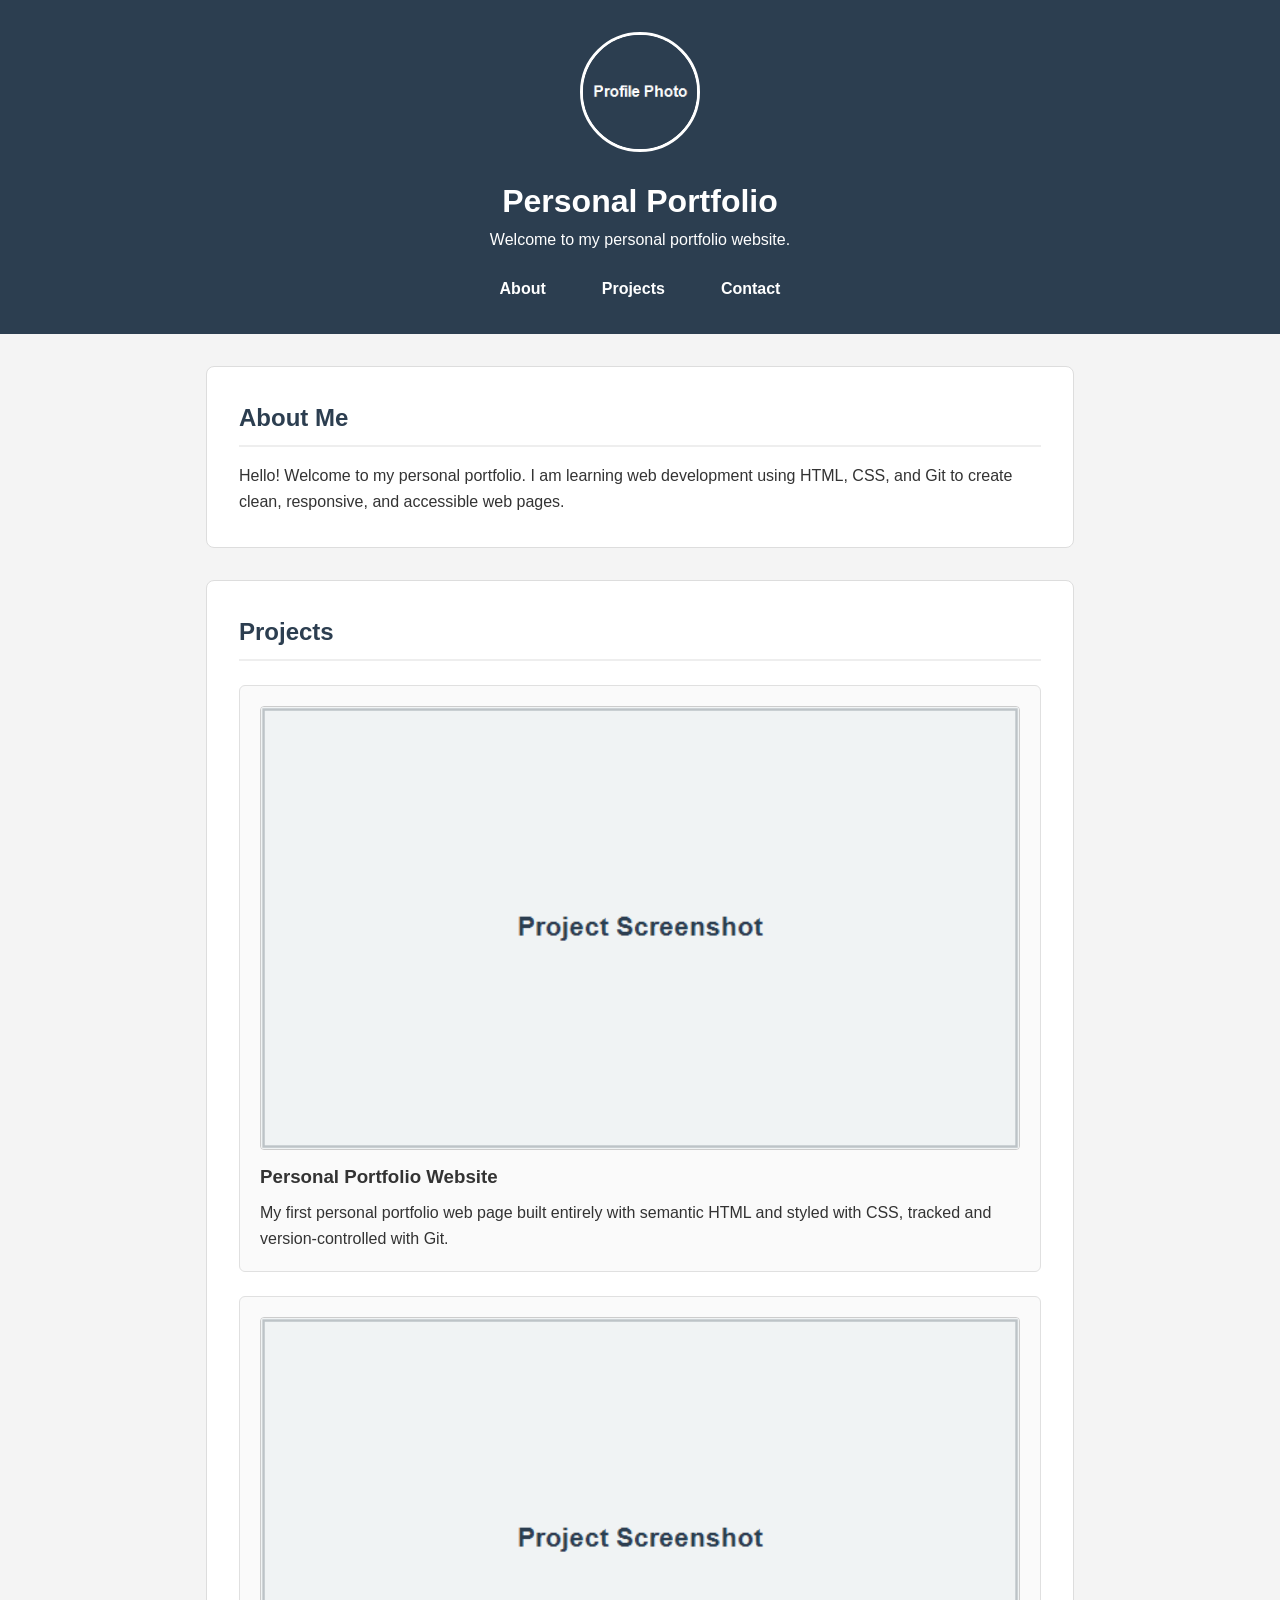
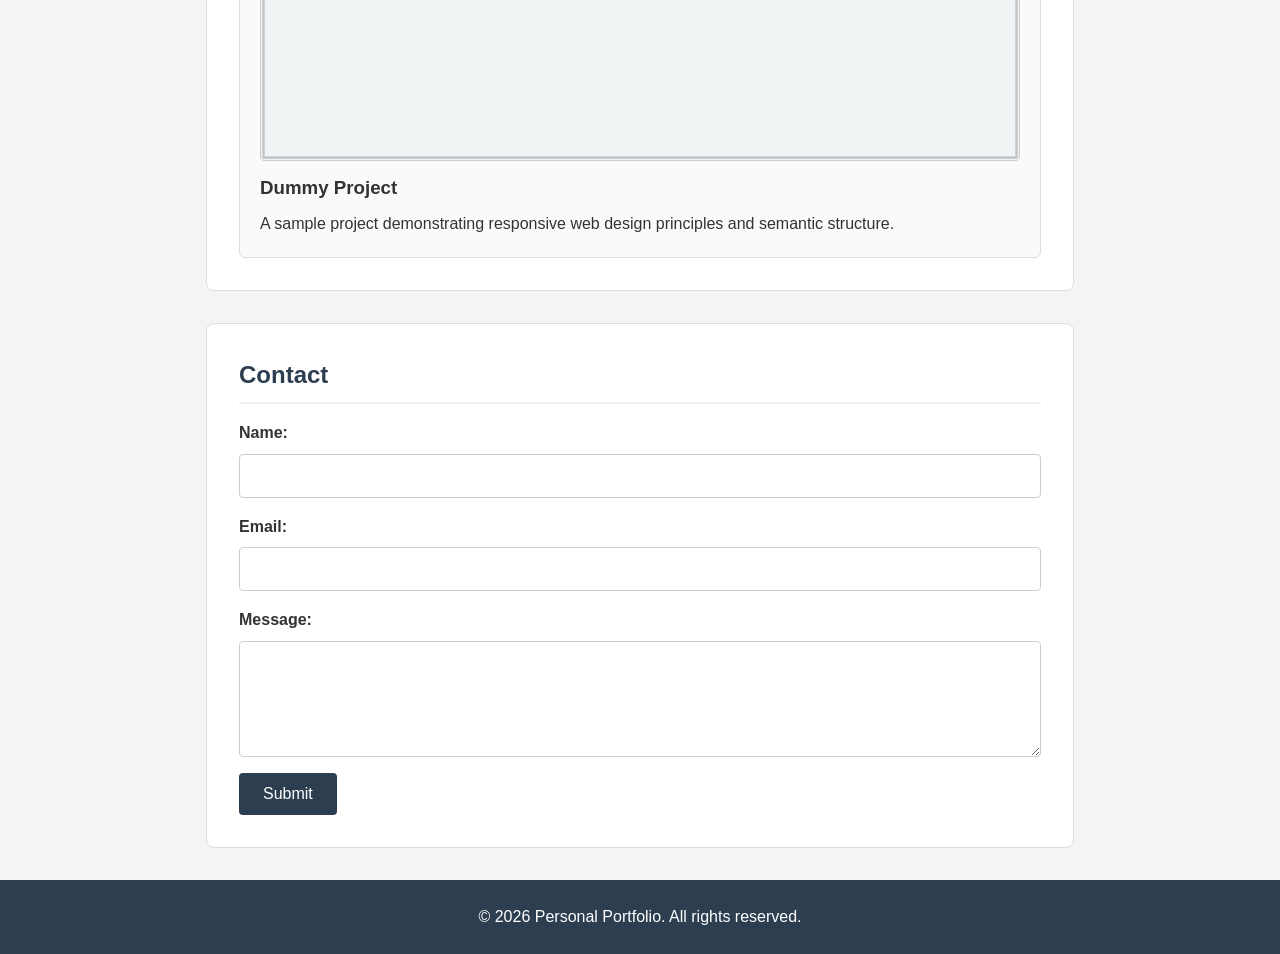
==== index.html @ b71efb63 "Initial portfolio setup" ====
<!DOCTYPE html>
<html lang="en">
<head>
    <meta charset="UTF-8">
    <meta name="viewport" content="width=device-width, initial-scale=1.0">
    <title>Personal Portfolio</title>
    <link rel="icon" href="favicon.ico">
    <link rel="stylesheet" href="css/style.css">
</head>
<body>
    <!-- Header Section -->
    <header>
        <div class="header-container">
            <img src="images/profile.png" alt="Profile Photo" class="profile-img">
            <h1>Personal Portfolio</h1>
            <p>Welcome to my personal portfolio website.</p>
        </div>
        <!-- Navigation Bar -->
        <nav>
            <ul>
                <li><a href="#about">About</a></li>
                <li><a href="#projects">Projects</a></li>
                <li><a href="#contact">Contact</a></li>
            </ul>
        </nav>
    </header>

    <!-- Main Content -->
    <main>
        <!-- About Section -->
        <section id="about">
            <h2>About Me</h2>
            <p>Hello! Welcome to my personal portfolio. I am learning web development using HTML, CSS, and Git to create clean, responsive, and accessible web pages.</p>
        </section>

        <!-- Projects Section -->
        <section id="projects">
            <h2>Projects</h2>
            <div class="project-card">
                <img src="images/screenshot.png" alt="Portfolio Website Screenshot" class="project-img">
                <h3>Personal Portfolio Website</h3>
                <p>My first personal portfolio web page built entirely with semantic HTML and styled with CSS, tracked and version-controlled with Git.</p>
            </div>
            <div class="project-card">
                <img src="images/screenshot.png" alt="Dummy Project Screenshot" class="project-img">
                <h3>Dummy Project</h3>
                <p>A sample project demonstrating responsive web design principles and semantic structure.</p>
            </div>
        </section>

        <!-- Contact Section -->
        <section id="contact">
            <h2>Contact</h2>
            <form action="#" method="post">
                <div class="form-group">
                    <label for="name">Name:</label>
                    <input type="text" id="name" name="name" required>
                </div>
                <div class="form-group">
                    <label for="email">Email:</label>
                    <input type="email" id="email" name="email" required>
                </div>
                <div class="form-group">
                    <label for="message">Message:</label>
                    <textarea id="message" name="message" rows="5" required></textarea>
                </div>
                <button type="submit">Submit</button>
            </form>
        </section>
    </main>

    <!-- Footer -->
    <footer>
        <p>&copy; 2026 Personal Portfolio. All rights reserved.</p>
    </footer>
</body>
</html>
---- css/style.css ----
/* CSS Reset */
* {
    margin: 0;
    padding: 0;
    box-sizing: border-box;
}

/* Base Styles */
body {
    font-family: Arial, sans-serif;
    line-height: 1.6;
    color: #333333;
    background-color: #f4f4f4;
}

/* Header */
header {
    background-color: #2c3e50;
    color: #ffffff;
    padding: 2rem 1rem;
    text-align: center;
}

.header-container {
    max-width: 800px;
    margin: 0 auto;
}

.profile-img {
    width: 120px;
    height: 120px;
    border-radius: 50%;
    border: 3px solid #ffffff;
    margin-bottom: 1rem;
    object-fit: cover;
    background-color: #7f8c8d;
}

/* Navigation Bar */
nav {
    margin-top: 1.5rem;
}

nav ul {
    list-style: none;
    display: flex;
    justify-content: center;
    gap: 1.5rem;
}

nav a {
    color: #ffffff;
    text-decoration: none;
    font-weight: bold;
    padding: 0.5rem 1rem;
    border-radius: 4px;
    transition: background-color 0.3s ease, color 0.3s ease;
}

nav a:hover {
    background-color: #34495e;
    color: #1abc9c;
}

/* Main Content */
main {
    max-width: 900px;
    margin: 2rem auto;
    padding: 0 1rem;
}

section {
    background-color: #ffffff;
    margin-bottom: 2rem;
    padding: 2rem;
    border-radius: 8px;
    border: 1px solid #dddddd;
}

h2 {
    margin-bottom: 1rem;
    color: #2c3e50;
    border-bottom: 2px solid #eeeeee;
    padding-bottom: 0.5rem;
}

/* Projects Section */
.project-card {
    margin-top: 1.5rem;
    border: 1px solid #e0e0e0;
    padding: 1.25rem;
    border-radius: 6px;
    background-color: #fafafa;
}

.project-img {
    width: 100%;
    max-width: 100%;
    height: auto;
    border-radius: 4px;
    margin-bottom: 0.75rem;
    border: 1px solid #cccccc;
    display: block;
}

.project-card h3 {
    color: #333333;
    margin-bottom: 0.5rem;
}

/* Contact Form */
form {
    display: flex;
    flex-direction: column;
    gap: 1rem;
}

.form-group {
    display: flex;
    flex-direction: column;
    gap: 0.5rem;
}

label {
    font-weight: bold;
    color: #333333;
}

input[type="text"],
input[type="email"],
textarea {
    width: 100%;
    padding: 0.75rem;
    border: 1px solid #cccccc;
    border-radius: 4px;
    font-family: inherit;
    font-size: 1rem;
}

input[type="text"]:focus,
input[type="email"]:focus,
textarea:focus {
    outline: none;
    border-color: #2c3e50;
}

button[type="submit"] {
    align-self: flex-start;
    padding: 0.75rem 1.5rem;
    background-color: #2c3e50;
    color: #ffffff;
    border: none;
    border-radius: 4px;
    font-size: 1rem;
    cursor: pointer;
    transition: background-color 0.3s ease;
}

button[type="submit"]:hover {
    background-color: #1abc9c;
}

/* Footer */
footer {
    background-color: #2c3e50;
    color: #ffffff;
    text-align: center;
    padding: 1.5rem;
    margin-top: 2rem;
}

/* Responsive Media Queries */
@media (max-width: 600px) {
    nav ul {
        flex-direction: column;
        gap: 0.5rem;
    }

    main {
        padding: 0 0.5rem;
    }

    section {
        padding: 1.25rem;
    }

    button[type="submit"] {
        width: 100%;
    }
}
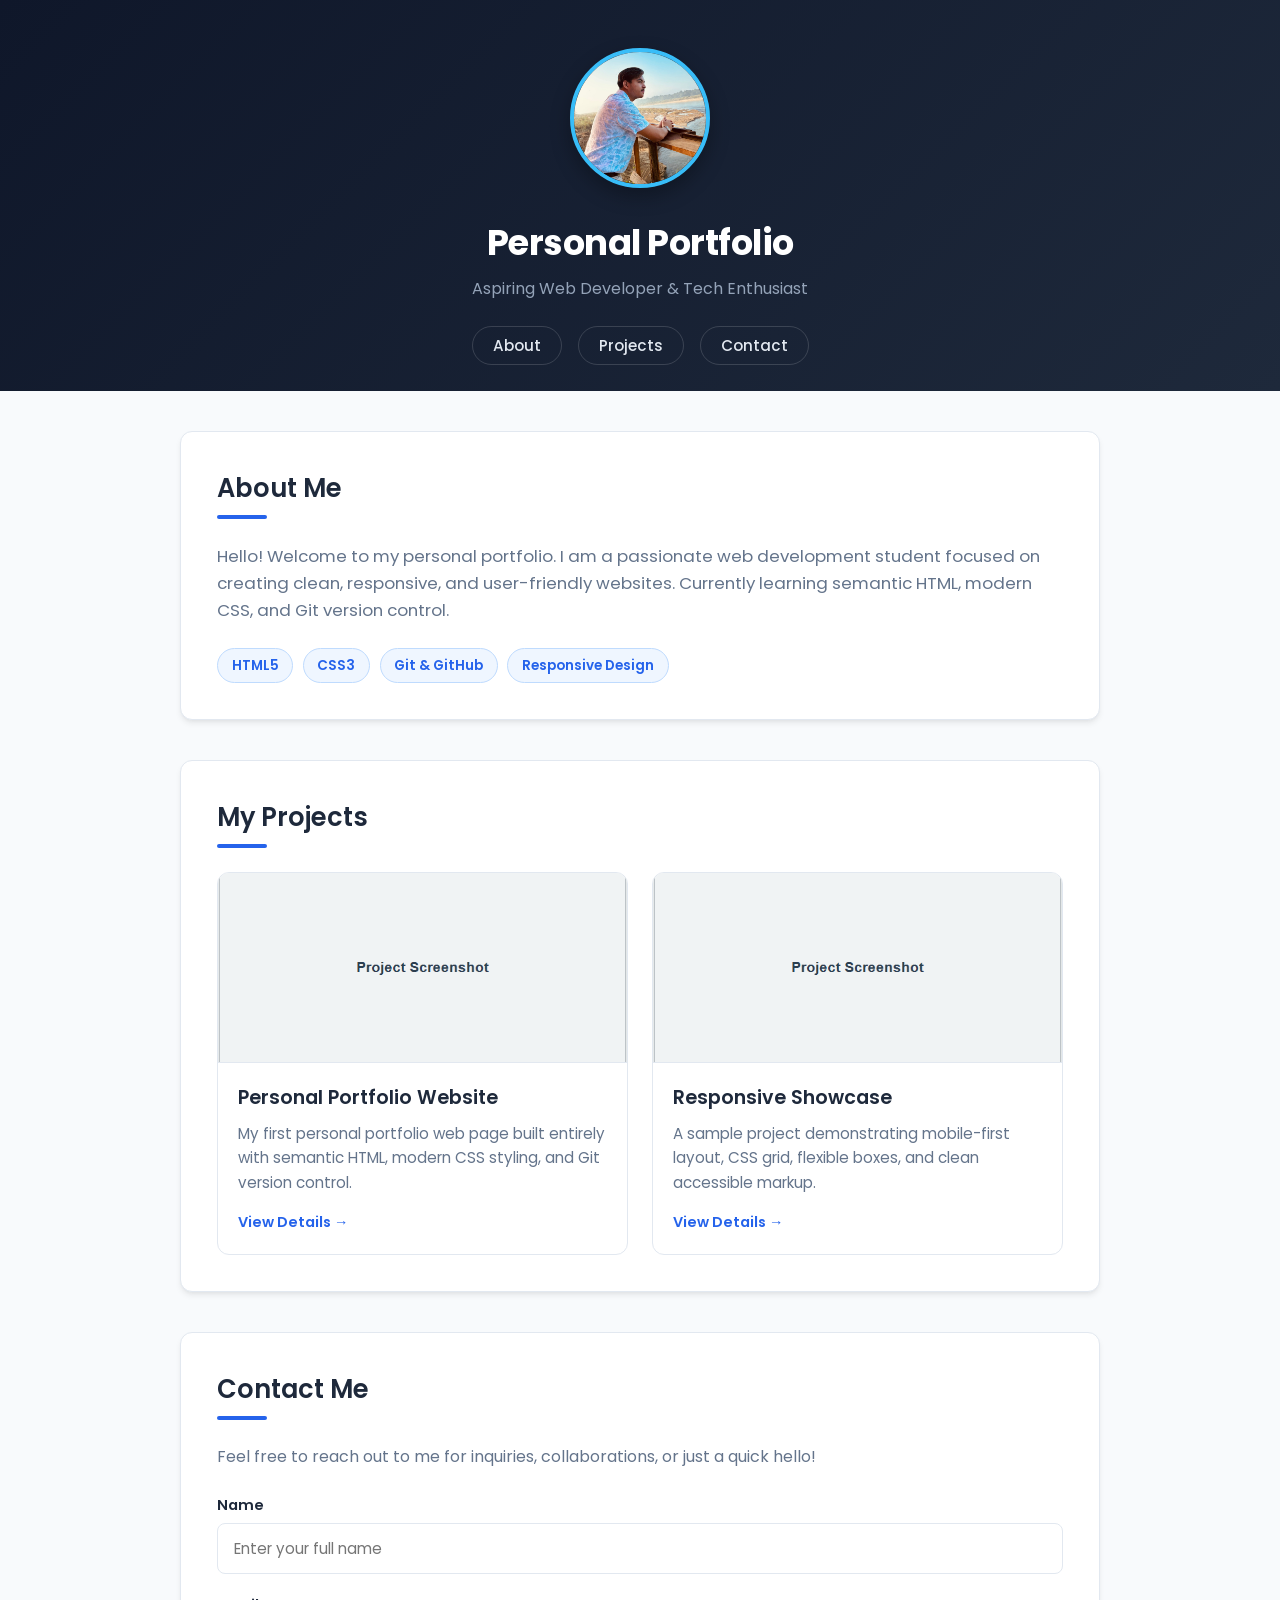
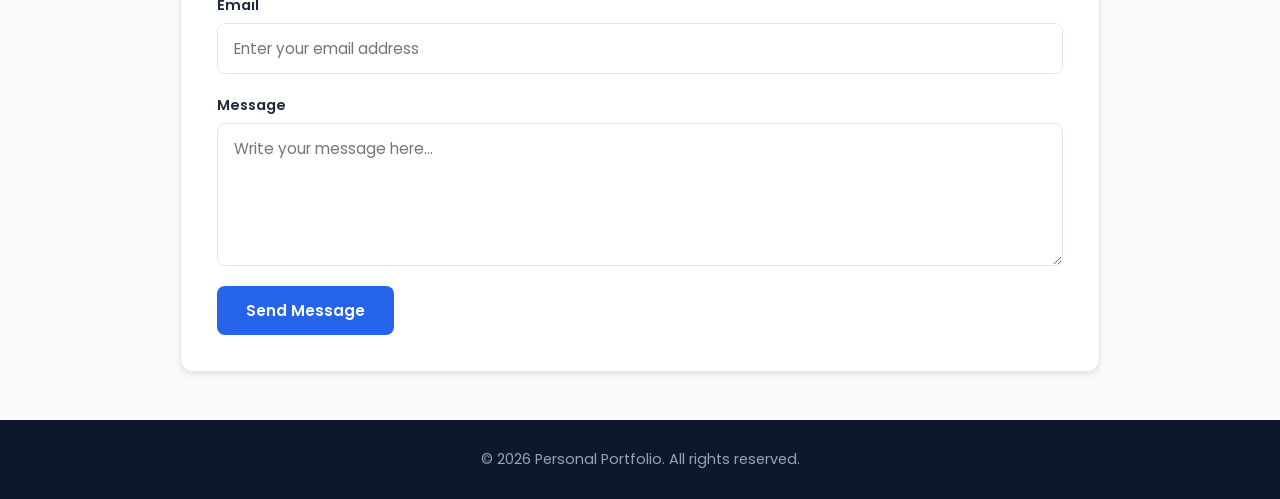
==== commit 0deaef71: "Added HTML structure and CSS styling for portfolio" ====
--- a/index.html
+++ b/index.html
@@ -4,16 +4,23 @@
     <meta charset="UTF-8">
     <meta name="viewport" content="width=device-width, initial-scale=1.0">
     <title>Personal Portfolio</title>
+    <!-- Favicon -->
     <link rel="icon" href="favicon.ico">
+    <!-- Google Font: Poppins -->
+    <link rel="preconnect" href="https://fonts.googleapis.com">
+    <link rel="preconnect" href="https://fonts.gstatic.com" crossorigin>
+    <link href="https://fonts.googleapis.com/css2?family=Poppins:wght@300;400;500;600;700&display=swap" rel="stylesheet">
+    <!-- Stylesheet -->
     <link rel="stylesheet" href="css/style.css">
 </head>
 <body>
+
     <!-- Header Section -->
     <header>
         <div class="header-container">
-            <img src="images/profile.png" alt="Profile Photo" class="profile-img">
+            <img src="images/profile.jpg" alt="Profile Photo" class="profile-img">
             <h1>Personal Portfolio</h1>
-            <p>Welcome to my personal portfolio website.</p>
+            <p class="tagline">Aspiring Web Developer &amp; Tech Enthusiast</p>
         </div>
         <!-- Navigation Bar -->
         <nav>
@@ -29,42 +36,75 @@
     <main>
         <!-- About Section -->
         <section id="about">
-            <h2>About Me</h2>
-            <p>Hello! Welcome to my personal portfolio. I am learning web development using HTML, CSS, and Git to create clean, responsive, and accessible web pages.</p>
+            <div class="section-title">
+                <h2>About Me</h2>
+                <div class="underline"></div>
+            </div>
+            <p>
+                Hello! Welcome to my personal portfolio. I am a passionate web development student focused on creating clean, responsive, and user-friendly websites. Currently learning semantic HTML, modern CSS, and Git version control.
+            </p>
+            <div class="skills-tags">
+                <span class="tag">HTML5</span>
+                <span class="tag">CSS3</span>
+                <span class="tag">Git &amp; GitHub</span>
+                <span class="tag">Responsive Design</span>
+            </div>
         </section>
 
         <!-- Projects Section -->
         <section id="projects">
-            <h2>Projects</h2>
-            <div class="project-card">
-                <img src="images/screenshot.png" alt="Portfolio Website Screenshot" class="project-img">
-                <h3>Personal Portfolio Website</h3>
-                <p>My first personal portfolio web page built entirely with semantic HTML and styled with CSS, tracked and version-controlled with Git.</p>
+            <div class="section-title">
+                <h2>My Projects</h2>
+                <div class="underline"></div>
             </div>
-            <div class="project-card">
-                <img src="images/screenshot.png" alt="Dummy Project Screenshot" class="project-img">
-                <h3>Dummy Project</h3>
-                <p>A sample project demonstrating responsive web design principles and semantic structure.</p>
+            <div class="projects-grid">
+                <!-- Project 1 -->
+                <div class="project-card">
+                    <img src="images/screenshot.png" alt="Portfolio Website Screenshot" class="project-img">
+                    <div class="project-info">
+                        <h3>Personal Portfolio Website</h3>
+                        <p>My first personal portfolio web page built entirely with semantic HTML, modern CSS styling, and Git version control.</p>
+                        <a href="#about" class="project-link">View Details &rarr;</a>
+                    </div>
+                </div>
+
+                <!-- Project 2 (Dummy Project) -->
+                <div class="project-card">
+                    <img src="images/screenshot.png" alt="Dummy Project Screenshot" class="project-img">
+                    <div class="project-info">
+                        <h3>Responsive Showcase</h3>
+                        <p>A sample project demonstrating mobile-first layout, CSS grid, flexible boxes, and clean accessible markup.</p>
+                        <a href="#projects" class="project-link">View Details &rarr;</a>
+                    </div>
+                </div>
             </div>
         </section>
 
         <!-- Contact Section -->
         <section id="contact">
-            <h2>Contact</h2>
-            <form action="#" method="post">
+            <div class="section-title">
+                <h2>Contact Me</h2>
+                <div class="underline"></div>
+            </div>
+            <p class="contact-desc">Feel free to reach out to me for inquiries, collaborations, or just a quick hello!</p>
+
+            <form action="#" method="post" class="contact-form">
                 <div class="form-group">
-                    <label for="name">Name:</label>
-                    <input type="text" id="name" name="name" required>
+                    <label for="name">Name</label>
+                    <input type="text" id="name" name="name" placeholder="Enter your full name" required>
                 </div>
+
                 <div class="form-group">
-                    <label for="email">Email:</label>
-                    <input type="email" id="email" name="email" required>
+                    <label for="email">Email</label>
+                    <input type="email" id="email" name="email" placeholder="Enter your email address" required>
                 </div>
+
                 <div class="form-group">
-                    <label for="message">Message:</label>
-                    <textarea id="message" name="message" rows="5" required></textarea>
+                    <label for="message">Message</label>
+                    <textarea id="message" name="message" rows="5" placeholder="Write your message here..." required></textarea>
                 </div>
-                <button type="submit">Submit</button>
+
+                <button type="submit" class="submit-btn">Send Message</button>
             </form>
         </section>
     </main>
@@ -73,5 +113,6 @@
     <footer>
         <p>&copy; 2026 Personal Portfolio. All rights reserved.</p>
     </footer>
+
 </body>
 </html>
--- a/css/style.css
+++ b/css/style.css
@@ -1,190 +1,345 @@
-/* CSS Reset */
+/* ===================================================
+   1. CSS Reset & Base Variables
+   =================================================== */
 * {
     margin: 0;
     padding: 0;
     box-sizing: border-box;
 }
 
-/* Base Styles */
+:root {
+    --primary: #2563eb;
+    --primary-dark: #1d4ed8;
+    --light-bg: #f8fafc;
+    --card-bg: #ffffff;
+    --text-main: #1e293b;
+    --text-muted: #64748b;
+    --border-color: #e2e8f0;
+    --radius: 12px;
+    --shadow: 0 4px 6px -1px rgba(0, 0, 0, 0.08), 0 2px 4px -2px rgba(0, 0, 0, 0.05);
+    --shadow-hover: 0 10px 15px -3px rgba(0, 0, 0, 0.12), 0 4px 6px -4px rgba(0, 0, 0, 0.08);
+    --transition: all 0.3s ease;
+}
+
+html {
+    scroll-behavior: smooth;
+}
+
 body {
-    font-family: Arial, sans-serif;
+    font-family: 'Poppins', Arial, sans-serif;
     line-height: 1.6;
-    color: #333333;
-    background-color: #f4f4f4;
-}
-
-/* Header */
+    color: var(--text-main);
+    background-color: var(--light-bg);
+}
+
+/* ===================================================
+   2. Header & Profile Photo
+   =================================================== */
 header {
-    background-color: #2c3e50;
+    background: linear-gradient(135deg, #0f172a 0%, #1e293b 100%);
     color: #ffffff;
-    padding: 2rem 1rem;
+    padding: 3rem 1.5rem 2rem;
     text-align: center;
 }
 
 .header-container {
-    max-width: 800px;
+    max-width: 700px;
     margin: 0 auto;
 }
 
 .profile-img {
-    width: 120px;
-    height: 120px;
+    width: 140px;
+    height: 140px;
     border-radius: 50%;
-    border: 3px solid #ffffff;
-    margin-bottom: 1rem;
     object-fit: cover;
-    background-color: #7f8c8d;
-}
-
-/* Navigation Bar */
+    object-position: top center;
+    border: 4px solid #38bdf8;
+    box-shadow: 0 8px 20px rgba(0, 0, 0, 0.3);
+    margin-bottom: 1.2rem;
+    transition: var(--transition);
+}
+
+.profile-img:hover {
+    transform: scale(1.05);
+    border-color: #60a5fa;
+}
+
+header h1 {
+    font-size: 2.2rem;
+    font-weight: 700;
+    letter-spacing: -0.5px;
+    margin-bottom: 0.3rem;
+}
+
+.tagline {
+    font-size: 1rem;
+    color: #94a3b8;
+    font-weight: 400;
+}
+
+/* ===================================================
+   3. Navigation Bar
+   =================================================== */
 nav {
-    margin-top: 1.5rem;
+    margin-top: 2rem;
 }
 
 nav ul {
     list-style: none;
     display: flex;
     justify-content: center;
+    gap: 1rem;
+}
+
+nav a {
+    color: #e2e8f0;
+    text-decoration: none;
+    font-size: 0.95rem;
+    font-weight: 500;
+    padding: 0.5rem 1.25rem;
+    border-radius: 9999px;
+    border: 1px solid rgba(255, 255, 255, 0.15);
+    transition: var(--transition);
+}
+
+nav a:hover {
+    background-color: var(--primary);
+    border-color: var(--primary);
+    color: #ffffff;
+}
+
+/* ===================================================
+   4. Main Content & Sections
+   =================================================== */
+main {
+    max-width: 960px;
+    margin: 2.5rem auto;
+    padding: 0 1.25rem;
+}
+
+section {
+    background-color: var(--card-bg);
+    margin-bottom: 2.5rem;
+    padding: 2.25rem;
+    border-radius: var(--radius);
+    box-shadow: var(--shadow);
+    border: 1px solid var(--border-color);
+}
+
+.section-title {
+    margin-bottom: 1.5rem;
+}
+
+.section-title h2 {
+    font-size: 1.6rem;
+    font-weight: 600;
+    color: var(--text-main);
+}
+
+.underline {
+    width: 50px;
+    height: 4px;
+    background-color: var(--primary);
+    border-radius: 2px;
+    margin-top: 0.4rem;
+}
+
+/* ===================================================
+   5. About Section
+   =================================================== */
+#about p {
+    color: var(--text-muted);
+    font-size: 1.05rem;
+    margin-bottom: 1.5rem;
+}
+
+.skills-tags {
+    display: flex;
+    flex-wrap: wrap;
+    gap: 0.6rem;
+}
+
+.tag {
+    background-color: #eff6ff;
+    color: var(--primary);
+    font-size: 0.85rem;
+    font-weight: 600;
+    padding: 0.35rem 0.85rem;
+    border-radius: 9999px;
+    border: 1px solid #bfdbfe;
+}
+
+/* ===================================================
+   6. Projects Section (Grid Layout)
+   =================================================== */
+.projects-grid {
+    display: grid;
+    grid-template-columns: repeat(auto-fit, minmax(280px, 1fr));
     gap: 1.5rem;
 }
 
-nav a {
-    color: #ffffff;
-    text-decoration: none;
-    font-weight: bold;
-    padding: 0.5rem 1rem;
-    border-radius: 4px;
-    transition: background-color 0.3s ease, color 0.3s ease;
-}
-
-nav a:hover {
-    background-color: #34495e;
-    color: #1abc9c;
-}
-
-/* Main Content */
-main {
-    max-width: 900px;
-    margin: 2rem auto;
-    padding: 0 1rem;
-}
-
-section {
+.project-card {
     background-color: #ffffff;
-    margin-bottom: 2rem;
-    padding: 2rem;
-    border-radius: 8px;
-    border: 1px solid #dddddd;
-}
-
-h2 {
-    margin-bottom: 1rem;
-    color: #2c3e50;
-    border-bottom: 2px solid #eeeeee;
-    padding-bottom: 0.5rem;
-}
-
-/* Projects Section */
-.project-card {
-    margin-top: 1.5rem;
-    border: 1px solid #e0e0e0;
-    padding: 1.25rem;
-    border-radius: 6px;
-    background-color: #fafafa;
+    border-radius: var(--radius);
+    border: 1px solid var(--border-color);
+    overflow: hidden;
+    transition: var(--transition);
+    display: flex;
+    flex-direction: column;
+}
+
+.project-card:hover {
+    transform: translateY(-6px);
+    box-shadow: var(--shadow-hover);
+    border-color: #cbd5e1;
 }
 
 .project-img {
     width: 100%;
-    max-width: 100%;
-    height: auto;
-    border-radius: 4px;
-    margin-bottom: 0.75rem;
-    border: 1px solid #cccccc;
+    height: 190px;
+    object-fit: cover;
     display: block;
-}
-
-.project-card h3 {
-    color: #333333;
+    border-bottom: 1px solid var(--border-color);
+}
+
+.project-info {
+    padding: 1.25rem;
+    display: flex;
+    flex-direction: column;
+    flex-grow: 1;
+}
+
+.project-info h3 {
+    font-size: 1.2rem;
+    font-weight: 600;
     margin-bottom: 0.5rem;
-}
-
-/* Contact Form */
-form {
+    color: var(--text-main);
+}
+
+.project-info p {
+    font-size: 0.95rem;
+    color: var(--text-muted);
+    margin-bottom: 1rem;
+    flex-grow: 1;
+}
+
+.project-link {
+    color: var(--primary);
+    text-decoration: none;
+    font-weight: 600;
+    font-size: 0.9rem;
+    transition: var(--transition);
+}
+
+.project-link:hover {
+    color: var(--primary-dark);
+}
+
+/* ===================================================
+   7. Contact Form
+   =================================================== */
+.contact-desc {
+    color: var(--text-muted);
+    margin-bottom: 1.5rem;
+    font-size: 1rem;
+}
+
+.contact-form {
     display: flex;
     flex-direction: column;
-    gap: 1rem;
+    gap: 1.25rem;
 }
 
 .form-group {
     display: flex;
     flex-direction: column;
-    gap: 0.5rem;
+    gap: 0.4rem;
 }
 
 label {
-    font-weight: bold;
-    color: #333333;
+    font-size: 0.9rem;
+    font-weight: 600;
+    color: var(--text-main);
 }
 
 input[type="text"],
 input[type="email"],
 textarea {
     width: 100%;
-    padding: 0.75rem;
-    border: 1px solid #cccccc;
-    border-radius: 4px;
+    padding: 0.8rem 1rem;
+    font-size: 0.95rem;
     font-family: inherit;
-    font-size: 1rem;
+    border: 1px solid var(--border-color);
+    border-radius: 8px;
+    background-color: #ffffff;
+    color: var(--text-main);
+    transition: var(--transition);
 }
 
 input[type="text"]:focus,
 input[type="email"]:focus,
 textarea:focus {
     outline: none;
-    border-color: #2c3e50;
-}
-
-button[type="submit"] {
+    border-color: var(--primary);
+    box-shadow: 0 0 0 3px rgba(37, 99, 235, 0.15);
+}
+
+.submit-btn {
     align-self: flex-start;
-    padding: 0.75rem 1.5rem;
-    background-color: #2c3e50;
+    background-color: var(--primary);
     color: #ffffff;
+    font-size: 0.95rem;
+    font-weight: 600;
+    font-family: inherit;
+    padding: 0.8rem 1.8rem;
     border: none;
-    border-radius: 4px;
-    font-size: 1rem;
+    border-radius: 8px;
     cursor: pointer;
-    transition: background-color 0.3s ease;
-}
-
-button[type="submit"]:hover {
-    background-color: #1abc9c;
-}
-
-/* Footer */
+    transition: var(--transition);
+}
+
+.submit-btn:hover {
+    background-color: var(--primary-dark);
+    transform: translateY(-2px);
+    box-shadow: 0 4px 12px rgba(37, 99, 235, 0.3);
+}
+
+/* ===================================================
+   8. Footer
+   =================================================== */
 footer {
-    background-color: #2c3e50;
-    color: #ffffff;
+    background: #0f172a;
+    color: #94a3b8;
     text-align: center;
-    padding: 1.5rem;
-    margin-top: 2rem;
-}
-
-/* Responsive Media Queries */
-@media (max-width: 600px) {
+    padding: 1.75rem 1rem;
+    font-size: 0.9rem;
+    margin-top: 3rem;
+}
+
+/* ===================================================
+   9. Media Queries (Mobile Responsiveness)
+   =================================================== */
+@media (max-width: 650px) {
+    header h1 {
+        font-size: 1.75rem;
+    }
+
+    .profile-img {
+        width: 115px;
+        height: 115px;
+    }
+
     nav ul {
-        flex-direction: column;
+        flex-direction: row;
+        flex-wrap: wrap;
         gap: 0.5rem;
     }
 
-    main {
-        padding: 0 0.5rem;
-    }
-
     section {
-        padding: 1.25rem;
-    }
-
-    button[type="submit"] {
+        padding: 1.5rem;
+    }
+
+    .submit-btn {
         width: 100%;
     }
 }
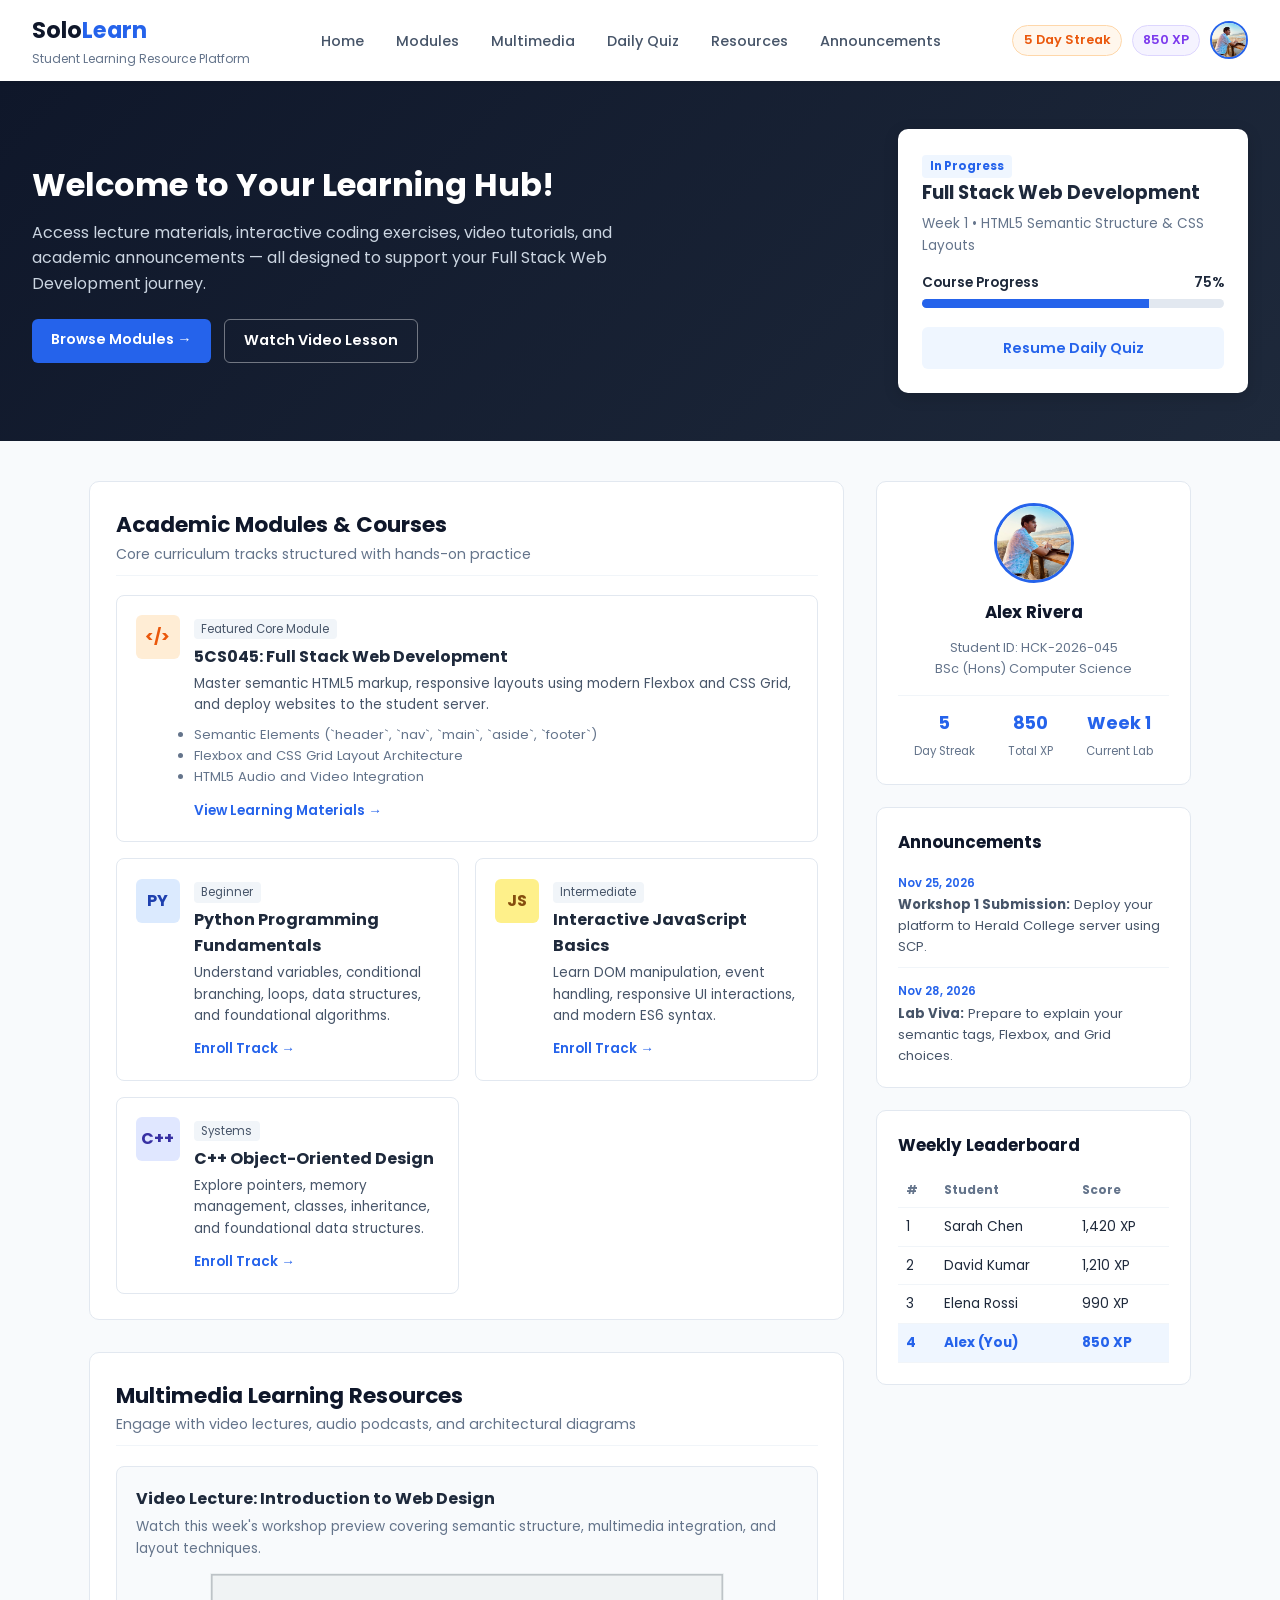
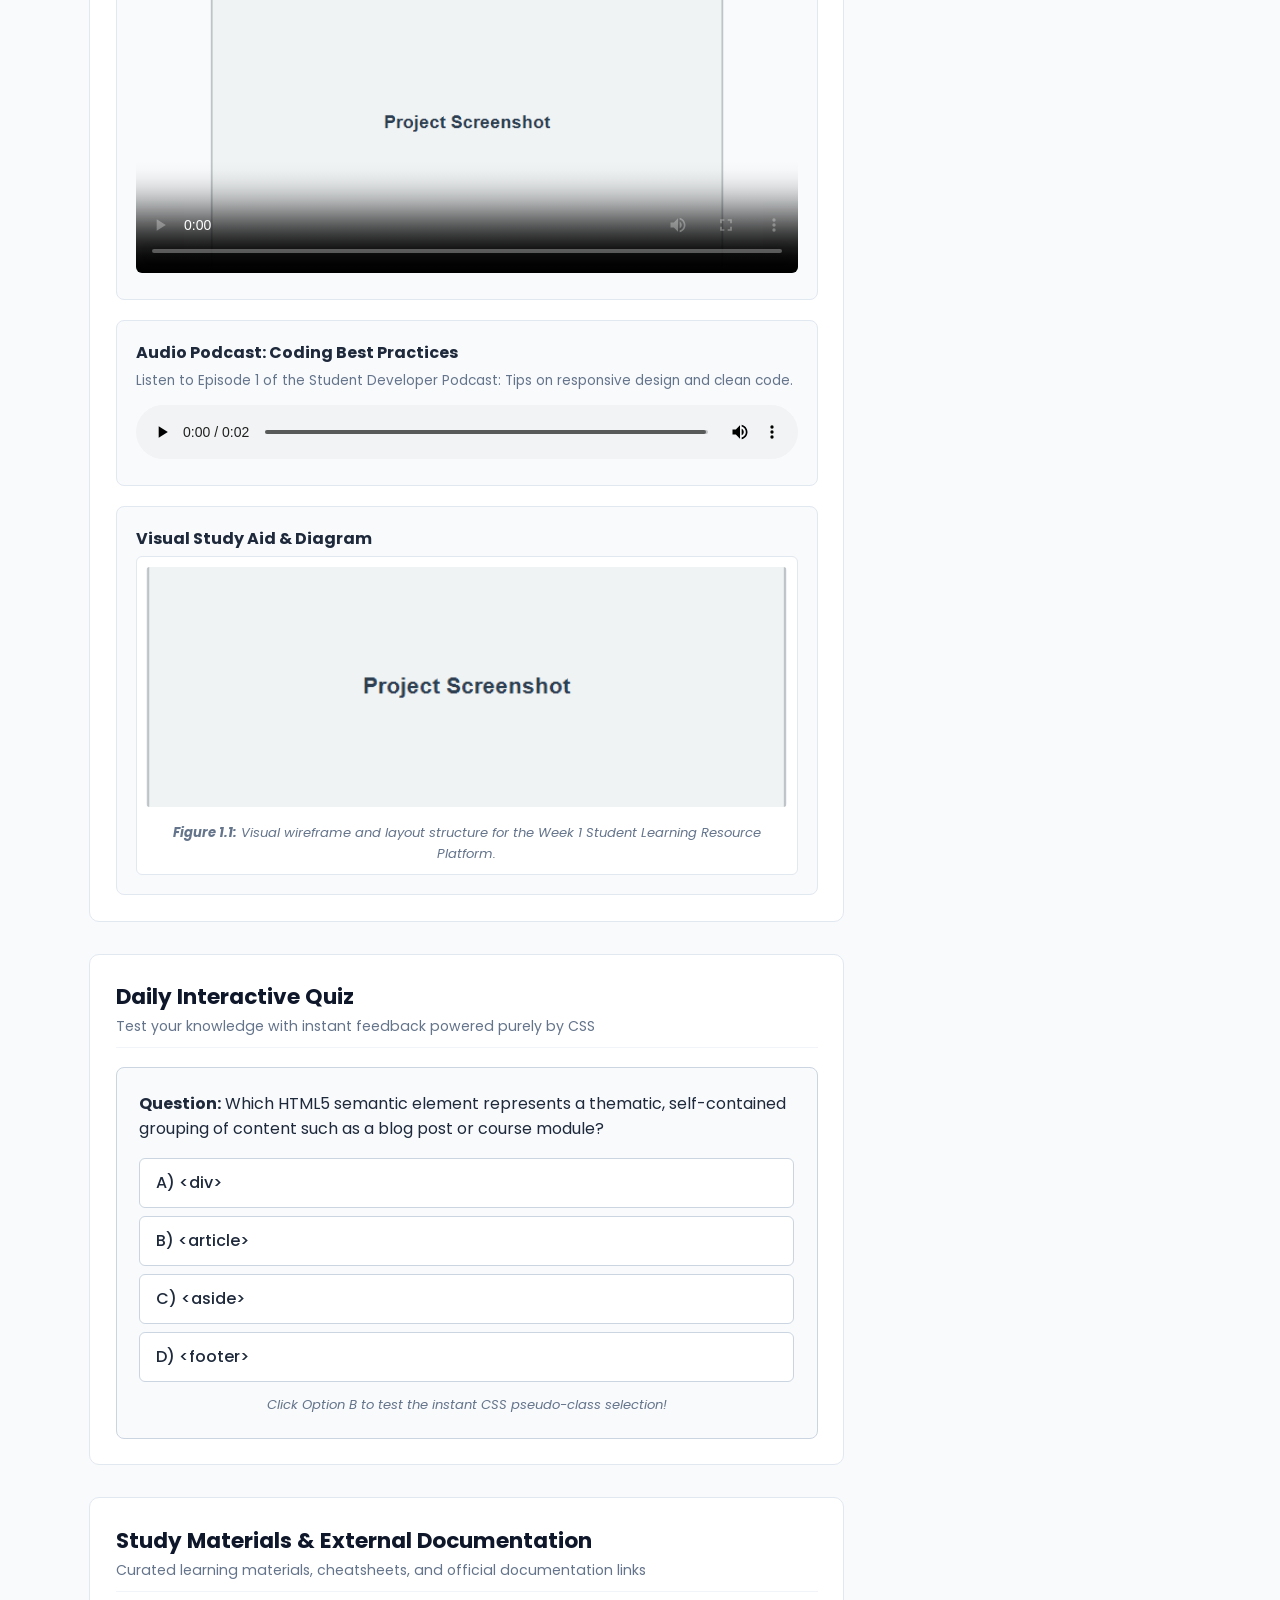
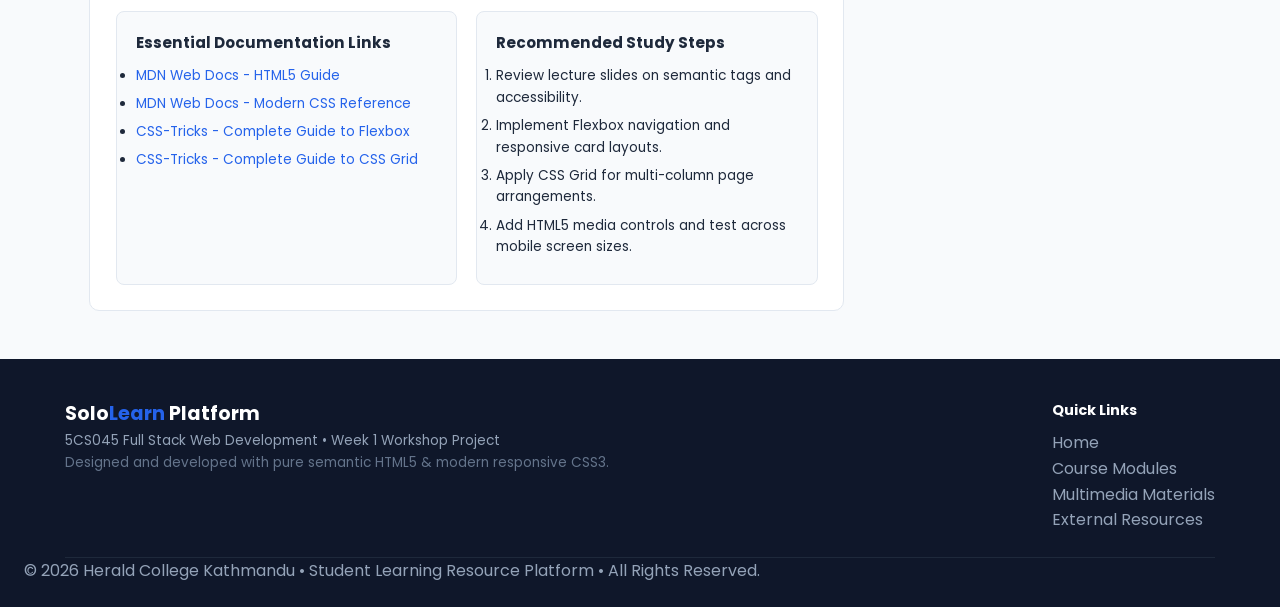
==== commit ccba2267: "Every file is uploaded" ====
--- a/index.html
+++ b/index.html
@@ -1,118 +1,373 @@
 <!DOCTYPE html>
 <html lang="en">
+
 <head>
     <meta charset="UTF-8">
     <meta name="viewport" content="width=device-width, initial-scale=1.0">
-    <title>Personal Portfolio</title>
-    <!-- Favicon -->
+    <title>SoloLearn - Student Learning Resource Platform</title>
+    
     <link rel="icon" href="favicon.ico">
-    <!-- Google Font: Poppins -->
+    
     <link rel="preconnect" href="https://fonts.googleapis.com">
     <link rel="preconnect" href="https://fonts.gstatic.com" crossorigin>
-    <link href="https://fonts.googleapis.com/css2?family=Poppins:wght@300;400;500;600;700&display=swap" rel="stylesheet">
-    <!-- Stylesheet -->
+    <link href="https://fonts.googleapis.com/css2?family=Poppins:wght@300;400;500;600;700&display=swap"
+        rel="stylesheet">
+    
     <link rel="stylesheet" href="css/style.css">
 </head>
+
 <body>
 
-    <!-- Header Section -->
-    <header>
-        <div class="header-container">
-            <img src="images/profile.jpg" alt="Profile Photo" class="profile-img">
-            <h1>Personal Portfolio</h1>
-            <p class="tagline">Aspiring Web Developer &amp; Tech Enthusiast</p>
-        </div>
-        <!-- Navigation Bar -->
-        <nav>
+    <header class="navbar">
+        <div class="branding">
+            <h1 class="logo">Solo<span>Learn</span></h1>
+            <p class="tagline">Student Learning Resource Platform</p>
+        </div>
+
+        <nav class="nav-menu">
             <ul>
-                <li><a href="#about">About</a></li>
-                <li><a href="#projects">Projects</a></li>
-                <li><a href="#contact">Contact</a></li>
+                <li><a href="#home">Home</a></li>
+                <li><a href="#modules">Modules</a></li>
+                <li><a href="#multimedia">Multimedia</a></li>
+                <li><a href="#quiz">Daily Quiz</a></li>
+                <li><a href="#resources">Resources</a></li>
+                <li><a href="#announcements">Announcements</a></li>
             </ul>
         </nav>
+
+        <div class="user-stats">
+            <span class="stat-pill streak">5 Day Streak</span>
+            <span class="stat-pill xp">850 XP</span>
+            <img src="images/profile.jpg" alt="Student Profile Avatar" class="profile-thumb">
+        </div>
     </header>
 
-    <!-- Main Content -->
-    <main>
-        <!-- About Section -->
-        <section id="about">
-            <div class="section-title">
-                <h2>About Me</h2>
-                <div class="underline"></div>
-            </div>
-            <p>
-                Hello! Welcome to my personal portfolio. I am a passionate web development student focused on creating clean, responsive, and user-friendly websites. Currently learning semantic HTML, modern CSS, and Git version control.
-            </p>
-            <div class="skills-tags">
-                <span class="tag">HTML5</span>
-                <span class="tag">CSS3</span>
-                <span class="tag">Git &amp; GitHub</span>
-                <span class="tag">Responsive Design</span>
-            </div>
-        </section>
-
-        <!-- Projects Section -->
-        <section id="projects">
-            <div class="section-title">
-                <h2>My Projects</h2>
-                <div class="underline"></div>
-            </div>
-            <div class="projects-grid">
-                <!-- Project 1 -->
-                <div class="project-card">
-                    <img src="images/screenshot.png" alt="Portfolio Website Screenshot" class="project-img">
-                    <div class="project-info">
-                        <h3>Personal Portfolio Website</h3>
-                        <p>My first personal portfolio web page built entirely with semantic HTML, modern CSS styling, and Git version control.</p>
-                        <a href="#about" class="project-link">View Details &rarr;</a>
-                    </div>
-                </div>
-
-                <!-- Project 2 (Dummy Project) -->
-                <div class="project-card">
-                    <img src="images/screenshot.png" alt="Dummy Project Screenshot" class="project-img">
-                    <div class="project-info">
-                        <h3>Responsive Showcase</h3>
-                        <p>A sample project demonstrating mobile-first layout, CSS grid, flexible boxes, and clean accessible markup.</p>
-                        <a href="#projects" class="project-link">View Details &rarr;</a>
-                    </div>
-                </div>
-            </div>
-        </section>
-
-        <!-- Contact Section -->
-        <section id="contact">
-            <div class="section-title">
-                <h2>Contact Me</h2>
-                <div class="underline"></div>
-            </div>
-            <p class="contact-desc">Feel free to reach out to me for inquiries, collaborations, or just a quick hello!</p>
-
-            <form action="#" method="post" class="contact-form">
-                <div class="form-group">
-                    <label for="name">Name</label>
-                    <input type="text" id="name" name="name" placeholder="Enter your full name" required>
-                </div>
-
-                <div class="form-group">
-                    <label for="email">Email</label>
-                    <input type="email" id="email" name="email" placeholder="Enter your email address" required>
-                </div>
-
-                <div class="form-group">
-                    <label for="message">Message</label>
-                    <textarea id="message" name="message" rows="5" placeholder="Write your message here..." required></textarea>
-                </div>
-
-                <button type="submit" class="submit-btn">Send Message</button>
-            </form>
-        </section>
-    </main>
-
-    <!-- Footer -->
-    <footer>
-        <p>&copy; 2026 Personal Portfolio. All rights reserved.</p>
+    <section class="hero-section" id="home">
+        <div class="hero-content">
+            <h2>Welcome to Your Learning Hub!</h2>
+            <p>Access lecture materials, interactive coding exercises, video tutorials, and academic announcements — all
+                designed to support your Full Stack Web Development journey.</p>
+            <div class="hero-buttons">
+                <a href="#modules" class="btn btn-primary">Browse Modules &rarr;</a>
+                <a href="#multimedia" class="btn btn-outline">Watch Video Lesson</a>
+            </div>
+        </div>
+
+        <div class="hero-card">
+            <span class="badge">In Progress</span>
+            <h3>Full Stack Web Development</h3>
+            <p class="subtext">Week 1 &bull; HTML5 Semantic Structure &amp; CSS Layouts</p>
+
+            <div class="progress-container">
+                <div class="progress-info">
+                    <span>Course Progress</span>
+                    <span class="progress-num">75%</span>
+                </div>
+                <div class="progress-track">
+                    <div class="progress-bar" style="width: 75%;"></div>
+                </div>
+            </div>
+            <a href="#quiz" class="btn btn-card">Resume Daily Quiz</a>
+        </div>
+    </section>
+
+    <div class="platform-layout">
+
+        <main class="main-content">
+
+            <section class="content-section" id="modules">
+                <div class="section-header">
+                    <h2>Academic Modules &amp; Courses</h2>
+                    <p>Core curriculum tracks structured with hands-on practice</p>
+                </div>
+
+                <div class="modules-grid">
+
+                    <article class="module-card featured-card">
+                        <div class="module-icon html-color">&lt;/&gt;</div>
+                        <div class="module-details">
+                            <span class="tag">Featured Core Module</span>
+                            <h3>5CS045: Full Stack Web Development</h3>
+                            <p>Master semantic HTML5 markup, responsive layouts using modern Flexbox and CSS Grid, and
+                                deploy websites to the student server.</p>
+                            <ul class="module-topics">
+                                <li>Semantic Elements (`header`, `nav`, `main`, `aside`, `footer`)</li>
+                                <li>Flexbox and CSS Grid Layout Architecture</li>
+                                <li>HTML5 Audio and Video Integration</li>
+                            </ul>
+                            <a href="#resources" class="module-link">View Learning Materials &rarr;</a>
+                        </div>
+                    </article>
+
+                    
+                    <article class="module-card">
+                        <div class="module-icon python-color">PY</div>
+                        <div class="module-details">
+                            <span class="tag">Beginner</span>
+                            <h3>Python Programming Fundamentals</h3>
+                            <p>Understand variables, conditional branching, loops, data structures, and foundational
+                                algorithms.</p>
+                            <a href="#modules" class="module-link">Enroll Track &rarr;</a>
+                        </div>
+                    </article>
+
+                    
+                    <article class="module-card">
+                        <div class="module-icon js-color">JS</div>
+                        <div class="module-details">
+                            <span class="tag">Intermediate</span>
+                            <h3>Interactive JavaScript Basics</h3>
+                            <p>Learn DOM manipulation, event handling, responsive UI interactions, and modern ES6
+                                syntax.</p>
+                            <a href="#modules" class="module-link">Enroll Track &rarr;</a>
+                        </div>
+                    </article>
+
+                    
+                    <article class="module-card">
+                        <div class="module-icon cpp-color">C++</div>
+                        <div class="module-details">
+                            <span class="tag">Systems</span>
+                            <h3>C++ Object-Oriented Design</h3>
+                            <p>Explore pointers, memory management, classes, inheritance, and foundational data
+                                structures.</p>
+                            <a href="#modules" class="module-link">Enroll Track &rarr;</a>
+                        </div>
+                    </article>
+                </div>
+            </section>
+
+            
+            <section class="content-section" id="multimedia">
+                <div class="section-header">
+                    <h2>Multimedia Learning Resources</h2>
+                    <p>Engage with video lectures, audio podcasts, and architectural diagrams</p>
+                </div>
+
+                <div class="media-container">
+
+                    
+                    <div class="media-box">
+                        <h3>Video Lecture: Introduction to Web Design</h3>
+                        <p class="media-desc">Watch this week's workshop preview covering semantic structure, multimedia
+                            integration, and layout techniques.</p>
+                        <div class="video-wrapper">
+                            <video controls width="100%" poster="images/screenshot.png">
+                                <source src="media/web-dev-intro.mp4" type="video/mp4">
+                                Your browser does not support the HTML5 video element.
+                            </video>
+                        </div>
+                    </div>
+
+                    <div class="media-box">
+                        <h3>Audio Podcast: Coding Best Practices</h3>
+                        <p class="media-desc">Listen to Episode 1 of the Student Developer Podcast: Tips on responsive
+                            design and clean code.</p>
+                        <div class="audio-wrapper">
+                            <audio controls class="audio-player">
+                                <source src="media/podcast-ep1.mp3" type="audio/mpeg">
+                                Your browser does not support the HTML5 audio element.
+                            </audio>
+                        </div>
+                    </div>
+
+                    <div class="media-box">
+                        <h3>Visual Study Aid &amp; Diagram</h3>
+                        <figure class="study-figure">
+                            <img src="images/screenshot.png" alt="Screenshot preview of responsive student web layout"
+                                class="figure-image">
+                            <figcaption>
+                                <strong>Figure 1.1:</strong> Visual wireframe and layout structure for the Week 1
+                                Student Learning Resource Platform.
+                            </figcaption>
+                        </figure>
+                    </div>
+
+                </div>
+            </section>
+
+            <section class="content-section" id="quiz">
+                <div class="section-header">
+                    <h2>Daily Interactive Quiz</h2>
+                    <p>Test your knowledge with instant feedback powered purely by CSS</p>
+                </div>
+
+                <div class="quiz-card">
+                    <p class="quiz-question">
+                        <strong>Question:</strong> Which HTML5 semantic element represents a thematic, self-contained
+                        grouping of content such as a blog post or course module?
+                    </p>
+
+                    <form class="quiz-form" onsubmit="return false;">
+                        
+                        <input type="radio" id="q_a" name="quiz_opt" class="quiz-radio">
+                        <label for="q_a" class="quiz-label wrong">A) &lt;div&gt;</label>
+
+                        
+                        <input type="radio" id="q_b" name="quiz_opt" class="quiz-radio">
+                        <label for="q_b" class="quiz-label correct">B) &lt;article&gt;</label>
+
+                        
+                        <input type="radio" id="q_c" name="quiz_opt" class="quiz-radio">
+                        <label for="q_c" class="quiz-label wrong">C) &lt;aside&gt;</label>
+
+                        
+                        <input type="radio" id="q_d" name="quiz_opt" class="quiz-radio">
+                        <label for="q_d" class="quiz-label wrong">D) &lt;footer&gt;</label>
+
+                        
+                        <div class="feedback correct-alert">
+                            <strong>Correct!</strong> The <code>&lt;article&gt;</code> element specifies
+                            independent, self-contained content that can be distributed separately.
+                        </div>
+                        <div class="feedback wrong-alert">
+                            <strong>Incorrect.</strong> Hint: Look for the tag meant for self-contained,
+                            syndicate-ready posts or cards.
+                        </div>
+                    </form>
+                    <p class="quiz-hint"><em>Click Option B to test the instant CSS pseudo-class
+                            selection!</em></p>
+                </div>
+            </section>
+
+            <section class="content-section" id="resources">
+                <div class="section-header">
+                    <h2>Study Materials &amp; External Documentation</h2>
+                    <p>Curated learning materials, cheatsheets, and official documentation links</p>
+                </div>
+
+                <div class="resources-grid">
+
+                    <div class="resource-card">
+                        <h3>Essential Documentation Links</h3>
+                        <ul class="resource-list">
+                            <li><a href="https://developer.mozilla.org/en-US/docs/Web/HTML" target="_blank"
+                                    rel="noopener">MDN Web Docs - HTML5 Guide</a></li>
+                            <li><a href="https://developer.mozilla.org/en-US/docs/Web/CSS" target="_blank"
+                                    rel="noopener">MDN Web Docs - Modern CSS Reference</a></li>
+                            <li><a href="https://css-tricks.com/snippets/css/a-guide-to-flexbox/" target="_blank"
+                                    rel="noopener">CSS-Tricks - Complete Guide to Flexbox</a></li>
+                            <li><a href="https://css-tricks.com/snippets/css/complete-guide-grid/" target="_blank"
+                                    rel="noopener">CSS-Tricks - Complete Guide to CSS Grid</a></li>
+                        </ul>
+                    </div>
+
+                    <div class="resource-card">
+                        <h3>Recommended Study Steps</h3>
+                        <ol class="study-steps">
+                            <li>Review lecture slides on semantic tags and accessibility.</li>
+                            <li>Implement Flexbox navigation and responsive card layouts.</li>
+                            <li>Apply CSS Grid for multi-column page arrangements.</li>
+                            <li>Add HTML5 media controls and test across mobile screen sizes.</li>
+                        </ol>
+                    </div>
+                </div>
+            </section>
+
+        </main>
+
+        <aside class="sidebar">
+
+            <div class="side-card profile-card">
+                <img src="images/profile.jpg" alt="Photo of Student Alex Rivera" class="profile-img-lg">
+                <h3>Alex Rivera</h3>
+                <p class="student-id">Student ID: HCK-2026-045</p>
+                <p class="student-course">BSc (Hons) Computer Science</p>
+
+                <div class="profile-stats">
+                    <div class="stat-cell">
+                        <strong>5</strong>
+                        <span>Day Streak</span>
+                    </div>
+                    <div class="stat-cell">
+                        <strong>850</strong>
+                        <span>Total XP</span>
+                    </div>
+                    <div class="stat-cell">
+                        <strong>Week 1</strong>
+                        <span>Current Lab</span>
+                    </div>
+                </div>
+            </div>
+
+            <div class="side-card" id="announcements">
+                <h3>Announcements</h3>
+                <ul class="announcement-list">
+                    <li>
+                        <span class="announcement-date">Nov 25, 2026</span>
+                        <p><strong>Workshop 1 Submission:</strong> Deploy your platform to Herald College server using
+                            SCP.</p>
+                    </li>
+                    <li>
+                        <span class="announcement-date">Nov 28, 2026</span>
+                        <p><strong>Lab Viva:</strong> Prepare to explain your semantic tags, Flexbox, and Grid choices.
+                        </p>
+                    </li>
+                </ul>
+            </div>
+
+            <div class="side-card">
+                <h3>Weekly Leaderboard</h3>
+                <table class="leaderboard-table">
+                    <thead>
+                        <tr>
+                            <th>#</th>
+                            <th>Student</th>
+                            <th>Score</th>
+                        </tr>
+                    </thead>
+                    <tbody>
+                        <tr>
+                            <td>1</td>
+                            <td>Sarah Chen</td>
+                            <td>1,420 XP</td>
+                        </tr>
+                        <tr>
+                            <td>2</td>
+                            <td>David Kumar</td>
+                            <td>1,210 XP</td>
+                        </tr>
+                        <tr>
+                            <td>3</td>
+                            <td>Elena Rossi</td>
+                            <td>990 XP</td>
+                        </tr>
+                        <tr class="active-student">
+                            <td>4</td>
+                            <td>Alex (You)</td>
+                            <td>850 XP</td>
+                        </tr>
+                    </tbody>
+                </table>
+            </div>
+
+        </aside>
+
+    </div>
+
+    <footer class="app-footer">
+        <div class="footer-container">
+            <div class="footer-info">
+                <h3>Solo<span>Learn</span> Platform</h3>
+                <p>5CS045 Full Stack Web Development &bull; Week 1 Workshop Project</p>
+                <p class="sub-credit">Designed and developed with pure semantic HTML5 &amp; modern responsive CSS3.</p>
+            </div>
+            <div class="footer-links">
+                <h4>Quick Links</h4>
+                <ul>
+                    <li><a href="#home">Home</a></li>
+                    <li><a href="#modules">Course Modules</a></li>
+                    <li><a href="#multimedia">Multimedia Materials</a></li>
+                    <li><a href="#resources">External Resources</a></li>
+                </ul>
+            </div>
+        </div>
+        <div class="footer-bottom">
+            <p>&copy; 2026 Herald College Kathmandu &bull; Student Learning Resource Platform &bull; All Rights
+                Reserved.</p>
+        </div>
     </footer>
 
 </body>
+
 </html>
--- a/css/style.css
+++ b/css/style.css
@@ -1,345 +1,439 @@
-/* ===================================================
-   1. CSS Reset & Base Variables
-   =================================================== */
 * {
     margin: 0;
     padding: 0;
     box-sizing: border-box;
 }
 
-:root {
-    --primary: #2563eb;
-    --primary-dark: #1d4ed8;
-    --light-bg: #f8fafc;
-    --card-bg: #ffffff;
-    --text-main: #1e293b;
-    --text-muted: #64748b;
-    --border-color: #e2e8f0;
-    --radius: 12px;
-    --shadow: 0 4px 6px -1px rgba(0, 0, 0, 0.08), 0 2px 4px -2px rgba(0, 0, 0, 0.05);
-    --shadow-hover: 0 10px 15px -3px rgba(0, 0, 0, 0.12), 0 4px 6px -4px rgba(0, 0, 0, 0.08);
-    --transition: all 0.3s ease;
-}
-
-html {
-    scroll-behavior: smooth;
-}
-
 body {
     font-family: 'Poppins', Arial, sans-serif;
+    background-color: #f8fafc;
+    color: #1e293b;
     line-height: 1.6;
-    color: var(--text-main);
-    background-color: var(--light-bg);
-}
-
-/* ===================================================
-   2. Header & Profile Photo
-   =================================================== */
-header {
-    background: linear-gradient(135deg, #0f172a 0%, #1e293b 100%);
-    color: #ffffff;
-    padding: 3rem 1.5rem 2rem;
-    text-align: center;
-}
-
-.header-container {
-    max-width: 700px;
-    margin: 0 auto;
-}
-
-.profile-img {
-    width: 140px;
-    height: 140px;
+}
+
+a {
+    text-decoration: none;
+    color: inherit;
+}
+
+.navbar {
+    display: flex;
+    flex-direction: row;                     
+    justify-content: space-between;          
+    align-items: center;                     
+    gap: 1.5rem;                             
+    flex-wrap: wrap;                         
+    background: #ffffff;
+    padding: 0.8rem 2rem;
+    box-shadow: 0 2px 4px rgba(0, 0, 0, 0.06);
+    position: sticky;
+    top: 0;
+    z-index: 100;
+}
+
+.branding .logo { font-size: 1.4rem; color: #0f172a; }
+.branding .logo span { color: #2563eb; }
+.branding .tagline { font-size: 0.75rem; color: #64748b; }
+
+.nav-menu ul {
+    display: flex;
+    align-items: center;
+    gap: 0.8rem;
+    flex-wrap: wrap;
+    list-style: none;
+}
+
+.nav-menu a {
+    font-size: 0.9rem;
+    font-weight: 500;
+    color: #475569;
+    padding: 0.3rem 0.6rem;
+    border-radius: 4px;
+    transition: 0.2s;
+}
+
+.nav-menu a:hover {
+    color: #2563eb;
+    background: #eff6ff;
+}
+
+.user-stats {
+    display: flex;
+    align-items: center;
+    gap: 0.6rem;
+}
+
+.stat-pill {
+    padding: 0.25rem 0.65rem;
+    border-radius: 20px;
+    font-size: 0.8rem;
+    font-weight: 600;
+}
+
+.streak { background: #fff7ed; color: #ea580c; border: 1px solid #fed7aa; }
+.xp { background: #f5f3ff; color: #7c3aed; border: 1px solid #ddd6fe; }
+
+.profile-thumb {
+    width: 38px;
+    height: 38px;
     border-radius: 50%;
     object-fit: cover;
-    object-position: top center;
-    border: 4px solid #38bdf8;
-    box-shadow: 0 8px 20px rgba(0, 0, 0, 0.3);
-    margin-bottom: 1.2rem;
-    transition: var(--transition);
-}
-
-.profile-img:hover {
-    transform: scale(1.05);
-    border-color: #60a5fa;
-}
-
-header h1 {
-    font-size: 2.2rem;
+    border: 2px solid #2563eb;
+    transition: transform 0.2s;
+}
+
+.profile-thumb:hover { transform: scale(1.08); }
+
+.hero-section {
+    display: flex;
+    justify-content: space-between;
+    align-items: center;
+    gap: 2rem;
+    background: linear-gradient(135deg, #0f172a, #1e293b);
+    color: #ffffff;
+    padding: 3rem 2rem;
+}
+
+.hero-content { max-width: 580px; }
+.hero-content h2 { font-size: 2rem; margin-bottom: 0.6rem; }
+.hero-content p { color: #cbd5e1; margin-bottom: 1.4rem; }
+.hero-buttons { display: flex; gap: 0.8rem; flex-wrap: wrap; }
+
+.btn {
+    display: inline-block;
+    padding: 0.6rem 1.2rem;
+    font-weight: 600;
+    font-size: 0.9rem;
+    border-radius: 6px;
+    cursor: pointer;
+    transition: 0.2s;
+    text-align: center;
+}
+
+.btn-primary { background: #2563eb; color: #ffffff; }
+.btn-primary:hover { background: #1d4ed8; }
+.btn-outline { border: 1px solid rgba(255, 255, 255, 0.4); color: #ffffff; }
+.btn-outline:hover { background: rgba(255, 255, 255, 0.1); }
+.btn-card { width: 100%; background: #eff6ff; color: #2563eb; }
+.btn-card:hover { background: #dbeafe; }
+
+.hero-card {
+    background: #ffffff;
+    color: #1e293b;
+    padding: 1.5rem;
+    border-radius: 10px;
+    width: 350px;
+    box-shadow: 0 4px 15px rgba(0, 0, 0, 0.15);
+}
+
+.badge {
+    background: #eff6ff;
+    color: #2563eb;
+    font-size: 0.72rem;
     font-weight: 700;
-    letter-spacing: -0.5px;
-    margin-bottom: 0.3rem;
-}
-
-.tagline {
-    font-size: 1rem;
-    color: #94a3b8;
-    font-weight: 400;
-}
-
-/* ===================================================
-   3. Navigation Bar
-   =================================================== */
-nav {
-    margin-top: 2rem;
-}
-
-nav ul {
-    list-style: none;
-    display: flex;
-    justify-content: center;
-    gap: 1rem;
-}
-
-nav a {
-    color: #e2e8f0;
-    text-decoration: none;
-    font-size: 0.95rem;
-    font-weight: 500;
-    padding: 0.5rem 1.25rem;
-    border-radius: 9999px;
-    border: 1px solid rgba(255, 255, 255, 0.15);
-    transition: var(--transition);
-}
-
-nav a:hover {
-    background-color: var(--primary);
-    border-color: var(--primary);
-    color: #ffffff;
-}
-
-/* ===================================================
-   4. Main Content & Sections
-   =================================================== */
-main {
-    max-width: 960px;
-    margin: 2.5rem auto;
-    padding: 0 1.25rem;
-}
-
-section {
-    background-color: var(--card-bg);
-    margin-bottom: 2.5rem;
-    padding: 2.25rem;
-    border-radius: var(--radius);
-    box-shadow: var(--shadow);
-    border: 1px solid var(--border-color);
-}
-
-.section-title {
-    margin-bottom: 1.5rem;
-}
-
-.section-title h2 {
-    font-size: 1.6rem;
-    font-weight: 600;
-    color: var(--text-main);
-}
-
-.underline {
-    width: 50px;
-    height: 4px;
-    background-color: var(--primary);
-    border-radius: 2px;
-    margin-top: 0.4rem;
-}
-
-/* ===================================================
-   5. About Section
-   =================================================== */
-#about p {
-    color: var(--text-muted);
-    font-size: 1.05rem;
-    margin-bottom: 1.5rem;
-}
-
-.skills-tags {
-    display: flex;
-    flex-wrap: wrap;
-    gap: 0.6rem;
-}
-
-.tag {
-    background-color: #eff6ff;
-    color: var(--primary);
+    padding: 0.2rem 0.5rem;
+    border-radius: 4px;
+}
+
+.subtext { font-size: 0.85rem; color: #64748b; margin: 0.3rem 0 1rem; }
+
+.progress-info {
+    display: flex;
+    justify-content: space-between;
     font-size: 0.85rem;
     font-weight: 600;
-    padding: 0.35rem 0.85rem;
-    border-radius: 9999px;
-    border: 1px solid #bfdbfe;
-}
-
-/* ===================================================
-   6. Projects Section (Grid Layout)
-   =================================================== */
-.projects-grid {
+    margin-bottom: 0.3rem;
+}
+
+.progress-track {
+    width: 100%;
+    height: 9px;
+    background: #e2e8f0;
+    border-radius: 10px;
+    overflow: hidden;
+    margin-bottom: 1.2rem;
+}
+
+.progress-bar {
+    height: 100%;
+    background: #2563eb;
+}
+
+.platform-layout {
+    max-width: 1150px;
+    margin: 2.5rem auto;
+    padding: 0 1.5rem;
     display: grid;
-    grid-template-columns: repeat(auto-fit, minmax(280px, 1fr));
-    gap: 1.5rem;
-}
-
-.project-card {
-    background-color: #ffffff;
-    border-radius: var(--radius);
-    border: 1px solid var(--border-color);
-    overflow: hidden;
-    transition: var(--transition);
+    grid-template-columns: 2.4fr 1fr;        
+    gap: 2rem;                               
+    align-items: start;
+}
+
+.main-content {
     display: flex;
     flex-direction: column;
-}
-
-.project-card:hover {
-    transform: translateY(-6px);
-    box-shadow: var(--shadow-hover);
-    border-color: #cbd5e1;
-}
-
-.project-img {
-    width: 100%;
-    height: 190px;
+    gap: 2rem;
+}
+
+.content-section {
+    background: #ffffff;
+    border: 1px solid #e2e8f0;
+    border-radius: 10px;
+    padding: 1.6rem;
+}
+
+.section-header {
+    border-bottom: 1px solid #f1f5f9;
+    padding-bottom: 0.6rem;
+    margin-bottom: 1.2rem;
+}
+
+.section-header h2 { font-size: 1.35rem; color: #0f172a; }
+.section-header p { font-size: 0.88rem; color: #64748b; }
+
+.modules-grid {
+    display: grid;
+    grid-template-columns: repeat(2, 1fr);  
+    gap: 1rem;
+}
+
+.featured-card {
+    grid-column: span 2;                    
+    background: #f0f7ff;
+    border: 2px solid #bfdbfe;
+}
+
+.module-card {
+    background: #ffffff;
+    border: 1px solid #e2e8f0;
+    border-radius: 8px;
+    padding: 1.2rem;
+    display: flex;
+    gap: 0.9rem;
+    transition: 0.2s;
+}
+
+.module-card:hover {
+    transform: translateY(-3px);
+    box-shadow: 0 4px 12px rgba(0, 0, 0, 0.08);
+}
+
+.module-icon {
+    width: 44px;
+    height: 44px;
+    border-radius: 6px;
+    display: flex;
+    align-items: center;
+    justify-content: center;
+    font-weight: bold;
+    flex-shrink: 0;
+}
+
+.html-color   { background: #ffedd5; color: #ea580c; }
+.python-color { background: #dbeafe; color: #1e40af; }
+.js-color     { background: #fef08a; color: #854d0e; }
+.cpp-color    { background: #e0e7ff; color: #3730a3; }
+
+.module-details h3 { font-size: 1rem; margin: 0.2rem 0; }
+.module-details p { font-size: 0.85rem; color: #475569; margin-bottom: 0.5rem; }
+.module-topics { font-size: 0.82rem; color: #64748b; margin-bottom: 0.6rem; }
+.module-link { font-size: 0.85rem; color: #2563eb; font-weight: 600; }
+.tag { background: #f1f5f9; color: #475569; font-size: 0.72rem; padding: 0.15rem 0.45rem; border-radius: 4px; }
+
+.media-container {
+    display: flex;
+    flex-direction: column;
+    gap: 1.2rem;
+}
+
+.media-box {
+    background: #f8fafc;
+    border: 1px solid #e2e8f0;
+    border-radius: 8px;
+    padding: 1.2rem;
+}
+
+.media-box h3 { font-size: 1rem; margin-bottom: 0.3rem; }
+.media-desc { font-size: 0.85rem; color: #64748b; margin-bottom: 0.8rem; }
+.video-wrapper video { width: 100%; max-height: 300px; border-radius: 6px; }
+.audio-wrapper audio { width: 100%; }
+
+.study-figure {
+    background: #ffffff;
+    border: 1px solid #e2e8f0;
+    border-radius: 6px;
+    padding: 0.6rem;
+    text-align: center;
+}
+
+.figure-image { width: 100%; max-height: 240px; object-fit: cover; border-radius: 4px; }
+figcaption { margin-top: 0.5rem; font-size: 0.82rem; color: #64748b; font-style: italic; }
+
+.quiz-card {
+    background: #f8fafc;
+    border: 1px solid #cbd5e1;
+    border-radius: 8px;
+    padding: 1.4rem;
+}
+
+.quiz-question { font-size: 1rem; margin-bottom: 1rem; }
+.quiz-radio { display: none; }
+
+.quiz-label {
+    display: block;
+    background: #ffffff;
+    border: 1px solid #cbd5e1;
+    border-radius: 6px;
+    padding: 0.7rem 1rem;
+    margin-bottom: 0.5rem;
+    cursor: pointer;
+    font-weight: 500;
+    transition: 0.2s;
+}
+
+.quiz-label:hover { border-color: #2563eb; background: #eff6ff; }
+
+#q_b:checked + label.correct {
+    background: #dcfce7;
+    border-color: #22c55e;
+    color: #15803d;
+    font-weight: 600;
+}
+
+#q_a:checked + label.wrong,
+#q_c:checked + label.wrong,
+#q_d:checked + label.wrong {
+    background: #fee2e2;
+    border-color: #ef4444;
+    color: #b91c1c;
+}
+
+.feedback {
+    display: none;
+    padding: 0.75rem;
+    border-radius: 6px;
+    margin-top: 0.8rem;
+    font-size: 0.9rem;
+}
+
+.correct-alert { background: #dcfce7; border: 1px solid #86efac; color: #15803d; }
+.wrong-alert { background: #fee2e2; border: 1px solid #fca5a5; color: #b91c1c; }
+
+#q_b:checked ~ .correct-alert { display: block; }
+#q_a:checked ~ .wrong-alert,
+#q_c:checked ~ .wrong-alert,
+#q_d:checked ~ .wrong-alert { display: block; }
+
+.quiz-hint { font-size: 0.82rem; color: #64748b; text-align: center; margin-top: 0.8rem; }
+
+.resources-grid {
+    display: grid;
+    grid-template-columns: 1fr 1fr;
+    gap: 1.2rem;
+}
+
+.resource-card {
+    background: #f8fafc;
+    border: 1px solid #e2e8f0;
+    border-radius: 8px;
+    padding: 1.2rem;
+}
+
+.resource-card h3 { font-size: 0.95rem; margin-bottom: 0.6rem; }
+.resource-list li, .study-steps li { margin-bottom: 0.4rem; font-size: 0.85rem; }
+.resource-list a { color: #2563eb; }
+.resource-list a:hover { text-decoration: underline; }
+
+.sidebar {
+    display: flex;
+    flex-direction: column;
+    gap: 1.4rem;
+}
+
+.side-card {
+    background: #ffffff;
+    border: 1px solid #e2e8f0;
+    border-radius: 10px;
+    padding: 1.3rem;
+}
+
+.side-card h3 { font-size: 1.05rem; margin-bottom: 0.8rem; color: #0f172a; }
+.profile-card { text-align: center; }
+
+.profile-img-lg {
+    width: 80px;
+    height: 80px;
+    border-radius: 50%;
     object-fit: cover;
-    display: block;
-    border-bottom: 1px solid var(--border-color);
-}
-
-.project-info {
-    padding: 1.25rem;
-    display: flex;
-    flex-direction: column;
-    flex-grow: 1;
-}
-
-.project-info h3 {
-    font-size: 1.2rem;
-    font-weight: 600;
+    border: 3px solid #2563eb;
     margin-bottom: 0.5rem;
-    color: var(--text-main);
-}
-
-.project-info p {
-    font-size: 0.95rem;
-    color: var(--text-muted);
-    margin-bottom: 1rem;
-    flex-grow: 1;
-}
-
-.project-link {
-    color: var(--primary);
-    text-decoration: none;
-    font-weight: 600;
-    font-size: 0.9rem;
-    transition: var(--transition);
-}
-
-.project-link:hover {
-    color: var(--primary-dark);
-}
-
-/* ===================================================
-   7. Contact Form
-   =================================================== */
-.contact-desc {
-    color: var(--text-muted);
-    margin-bottom: 1.5rem;
-    font-size: 1rem;
-}
-
-.contact-form {
-    display: flex;
-    flex-direction: column;
-    gap: 1.25rem;
-}
-
-.form-group {
-    display: flex;
-    flex-direction: column;
-    gap: 0.4rem;
-}
-
-label {
-    font-size: 0.9rem;
-    font-weight: 600;
-    color: var(--text-main);
-}
-
-input[type="text"],
-input[type="email"],
-textarea {
-    width: 100%;
-    padding: 0.8rem 1rem;
-    font-size: 0.95rem;
-    font-family: inherit;
-    border: 1px solid var(--border-color);
-    border-radius: 8px;
-    background-color: #ffffff;
-    color: var(--text-main);
-    transition: var(--transition);
-}
-
-input[type="text"]:focus,
-input[type="email"]:focus,
-textarea:focus {
-    outline: none;
-    border-color: var(--primary);
-    box-shadow: 0 0 0 3px rgba(37, 99, 235, 0.15);
-}
-
-.submit-btn {
-    align-self: flex-start;
-    background-color: var(--primary);
-    color: #ffffff;
-    font-size: 0.95rem;
-    font-weight: 600;
-    font-family: inherit;
-    padding: 0.8rem 1.8rem;
-    border: none;
-    border-radius: 8px;
-    cursor: pointer;
-    transition: var(--transition);
-}
-
-.submit-btn:hover {
-    background-color: var(--primary-dark);
-    transform: translateY(-2px);
-    box-shadow: 0 4px 12px rgba(37, 99, 235, 0.3);
-}
-
-/* ===================================================
-   8. Footer
-   =================================================== */
-footer {
+}
+
+.student-id, .student-course { font-size: 0.8rem; color: #64748b; }
+.student-course { margin-bottom: 1rem; }
+
+.profile-stats {
+    display: flex;
+    justify-content: space-around;
+    border-top: 1px solid #f1f5f9;
+    padding-top: 0.8rem;
+}
+
+.stat-cell strong { display: block; font-size: 1.1rem; color: #2563eb; }
+.stat-cell span { font-size: 0.72rem; color: #64748b; }
+
+.announcement-list { list-style: none; }
+.announcement-list li { border-bottom: 1px solid #f1f5f9; padding-bottom: 0.6rem; margin-bottom: 0.6rem; }
+.announcement-list li:last-child { border: none; margin: 0; padding: 0; }
+.announcement-date { font-size: 0.72rem; color: #2563eb; font-weight: 600; }
+.announcement-list p { font-size: 0.82rem; color: #475569; }
+
+.leaderboard-table { width: 100%; border-collapse: collapse; font-size: 0.85rem; }
+.leaderboard-table th, .leaderboard-table td { padding: 0.5rem; border-bottom: 1px solid #f1f5f9; text-align: left; }
+.leaderboard-table th { color: #64748b; font-size: 0.75rem; }
+.active-student { background: #eff6ff; font-weight: bold; color: #2563eb; }
+
+.app-footer {
     background: #0f172a;
     color: #94a3b8;
-    text-align: center;
-    padding: 1.75rem 1rem;
-    font-size: 0.9rem;
+    padding: 2.5rem 1.5rem 1.5rem;
     margin-top: 3rem;
 }
 
-/* ===================================================
-   9. Media Queries (Mobile Responsiveness)
-   =================================================== */
-@media (max-width: 650px) {
-    header h1 {
-        font-size: 1.75rem;
-    }
-
-    .profile-img {
-        width: 115px;
-        height: 115px;
-    }
-
-    nav ul {
-        flex-direction: row;
-        flex-wrap: wrap;
-        gap: 0.5rem;
-    }
-
-    section {
-        padding: 1.5rem;
-    }
-
-    .submit-btn {
-        width: 100%;
-    }
-}
+.footer-container {
+    max-width: 1150px;
+    margin: 0 auto;
+    display: flex;
+    justify-content: space-between;
+    gap: 2rem;
+    flex-wrap: wrap;
+    border-bottom: 1px solid #1e293b;
+    padding-bottom: 1.5rem;
+}
+
+.footer-info h3 { color: #ffffff; font-size: 1.2rem; }
+.footer-info h3 span { color: #2563eb; }
+.footer-info p { font-size: 0.85rem; }
+.sub-credit { color: #64748b; font-size: 0.78rem; }
+.footer-links h4 { color: #ffffff; font-size: 0.9rem; margin-bottom: 0.5rem; }
+.footer-links ul { list-style: none; }
+.footer-links li { margin-ks a { font-size: 0.82rem; }
+.footer-links a:hover { color: #ffffff; }
+.footer-bottom { text-align: center; font-size: 0.8rem; margin-top: 1.2rem; color: #64748b; }
+
+@media (max-width: 992px) {
+    .platform-layout { grid-template-columns: 1fr; }   
+    .hero-section { flex-direction: column; text-align: center; }
+    .hero-buttons { justify-content: center; }
+    .hero-card { width: 100%; max-width: 440px; }
+}
+
+@media (max-width: 768px) {
+    .navbar { flex-direction: column; align-items: flex-start; padding: 1rem; }
+    .nav-menu ul { flex-direction: column; align-items: flex-start; width: 100%; gap: 0.2rem; }
+    .user-stats { width: 100%; justify-content: space-between; margin-top: 0.4rem; }
+    .modules-grid { grid-template-columns: 1fr; }       
+    .featured-card { grid-column: span 1; }             
+    .resources-grid { grid-template-columns: 1fr; }
+    .footer-container { flex-direction: column; gap: 1.2rem; }
+}
